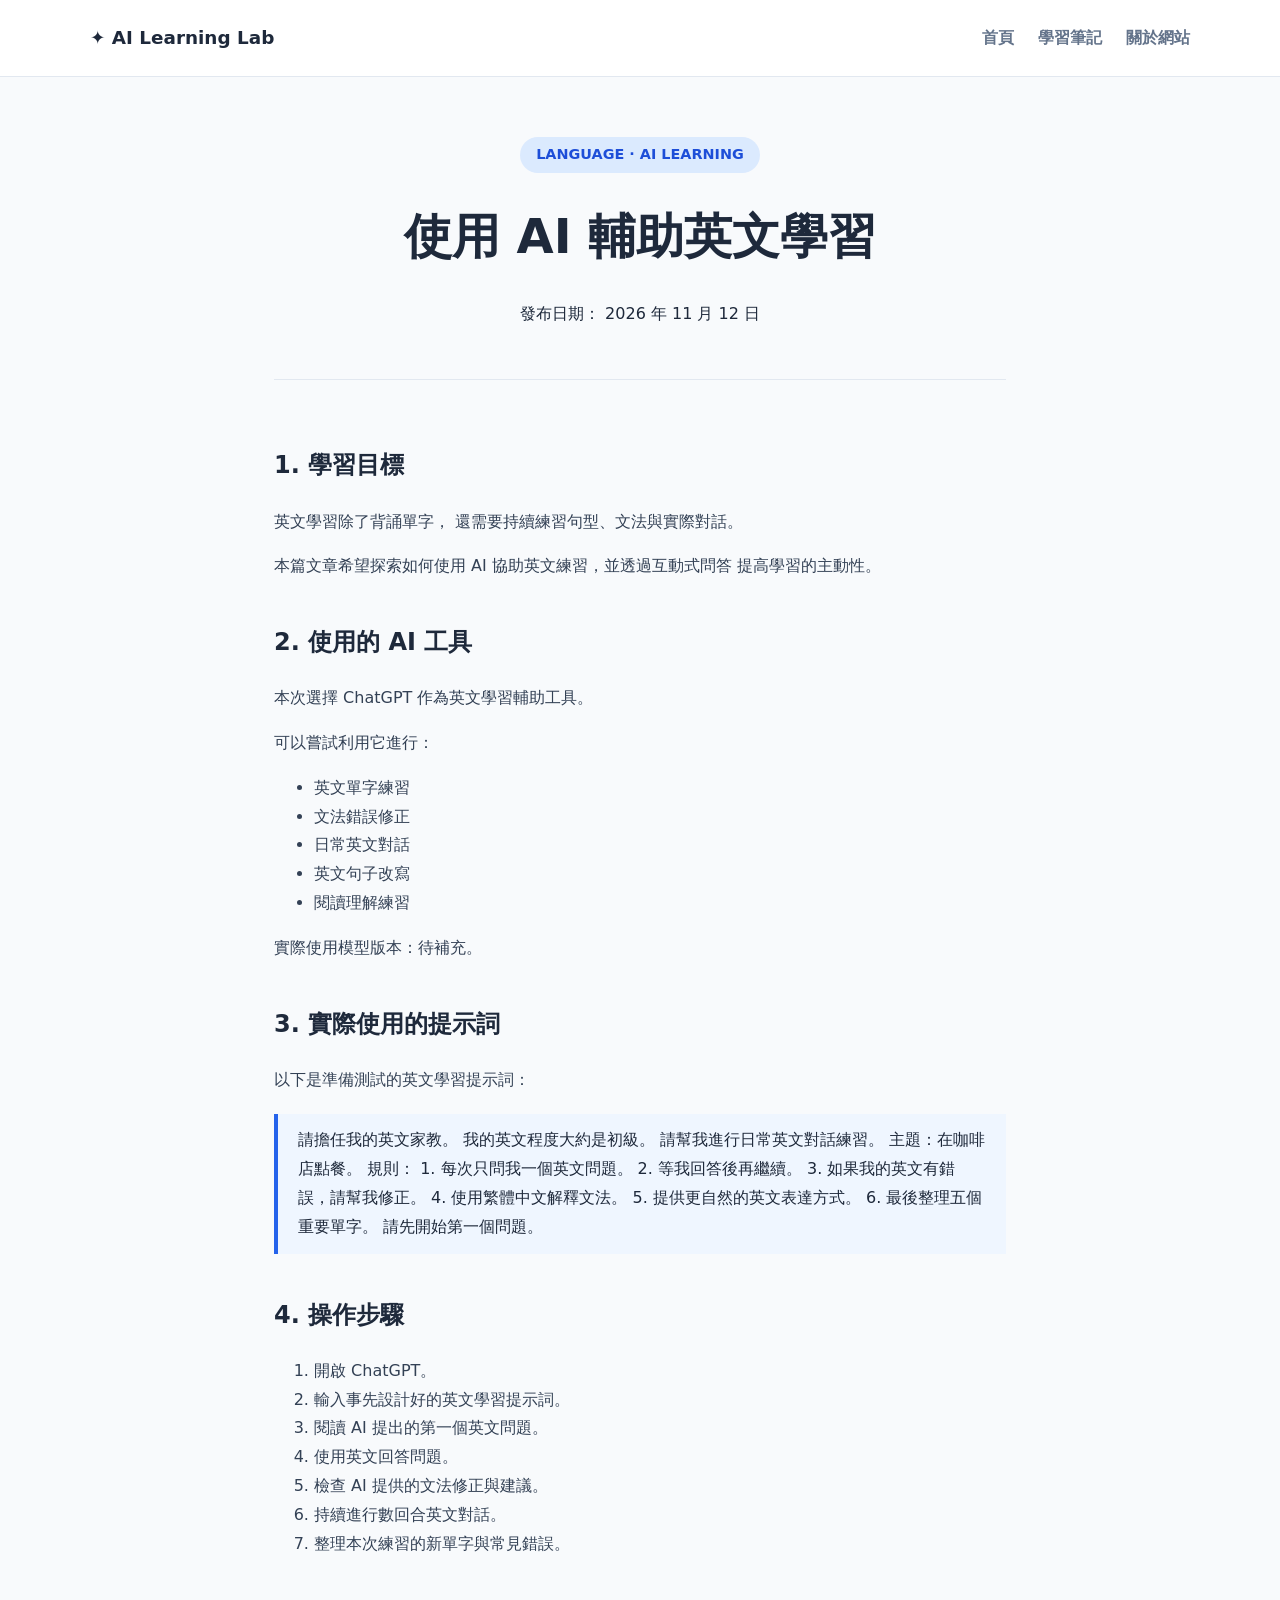
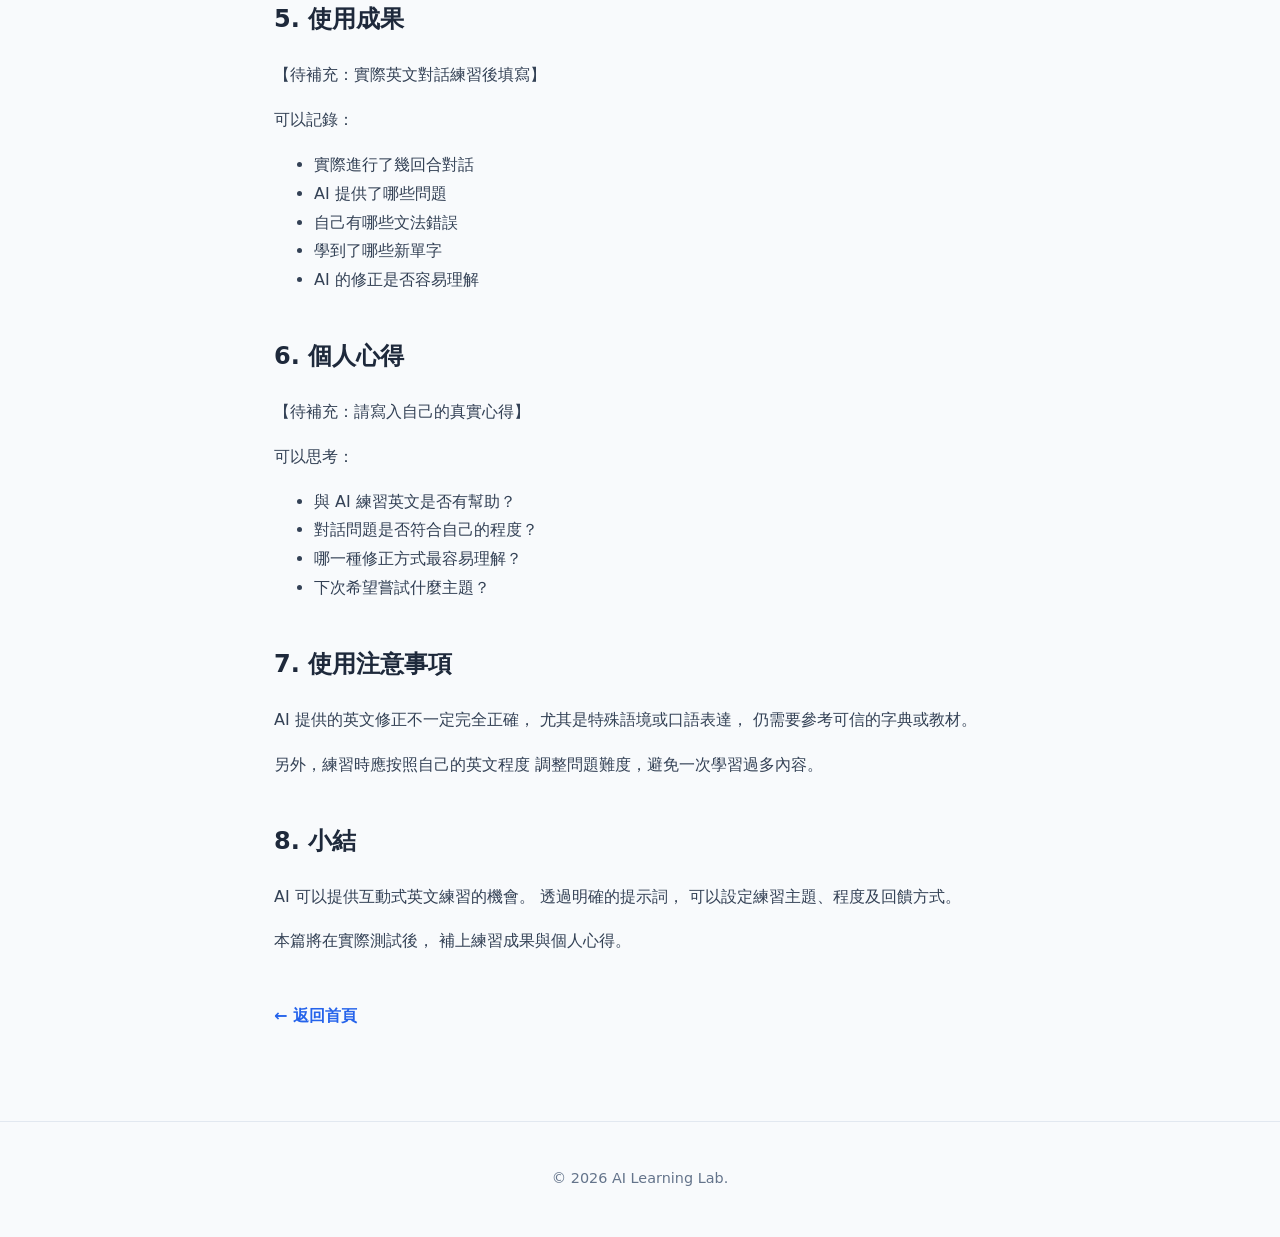
==== posts/ai-english.html @ 26555384 "Add AI English learning article" ====
<!DOCTYPE html>
<html lang="zh-Hant">

<head>
  <meta charset="UTF-8">
  <meta name="viewport"
        content="width=device-width, initial-scale=1.0">

  <meta name="description"
        content="探索如何使用 AI 工具輔助英文單字、文法及對話練習。">

  <title>使用 AI 輔助英文學習 | AI Learning Lab</title>

  <link rel="stylesheet"
        href="../assets/css/style.css">
</head>

<body>

  <header class="site-header">
    <div class="container header-inner">

      <a href="../index.html" class="brand">
        ✦ AI Learning Lab
      </a>

      <nav class="nav" aria-label="主要導覽">
        <a href="../index.html">首頁</a>
        <a href="../index.html#articles">學習筆記</a>
        <a href="../index.html#about">關於網站</a>
      </nav>

    </div>
  </header>

  <main class="article">

    <header class="article-header">

      <span class="eyebrow">
        LANGUAGE · AI LEARNING
      </span>

      <h1>使用 AI 輔助英文學習</h1>

      <p>
        發布日期：
        <time datetime="2026-11-12">
          2026 年 11 月 12 日
        </time>
      </p>

    </header>

    <div class="article-body">

      <h2>1. 學習目標</h2>

      <p>
        英文學習除了背誦單字，
        還需要持續練習句型、文法與實際對話。
      </p>

      <p>
        本篇文章希望探索如何使用 AI
        協助英文練習，並透過互動式問答
        提高學習的主動性。
      </p>

      <h2>2. 使用的 AI 工具</h2>

      <p>
        本次選擇 ChatGPT 作為英文學習輔助工具。
      </p>

      <p>
        可以嘗試利用它進行：
      </p>

      <ul>
        <li>英文單字練習</li>
        <li>文法錯誤修正</li>
        <li>日常英文對話</li>
        <li>英文句子改寫</li>
        <li>閱讀理解練習</li>
      </ul>

      <p>
        實際使用模型版本：待補充。
      </p>

      <h2>3. 實際使用的提示詞</h2>

      <p>
        以下是準備測試的英文學習提示詞：
      </p>

      <blockquote>
        請擔任我的英文家教。

        我的英文程度大約是初級。

        請幫我進行日常英文對話練習。

        主題：在咖啡店點餐。

        規則：

        1. 每次只問我一個英文問題。
        2. 等我回答後再繼續。
        3. 如果我的英文有錯誤，請幫我修正。
        4. 使用繁體中文解釋文法。
        5. 提供更自然的英文表達方式。
        6. 最後整理五個重要單字。

        請先開始第一個問題。
      </blockquote>

      <h2>4. 操作步驟</h2>

      <ol>
        <li>
          開啟 ChatGPT。
        </li>

        <li>
          輸入事先設計好的英文學習提示詞。
        </li>

        <li>
          閱讀 AI 提出的第一個英文問題。
        </li>

        <li>
          使用英文回答問題。
        </li>

        <li>
          檢查 AI 提供的文法修正與建議。
        </li>

        <li>
          持續進行數回合英文對話。
        </li>

        <li>
          整理本次練習的新單字與常見錯誤。
        </li>
      </ol>

      <h2>5. 使用成果</h2>

      <p>
        【待補充：實際英文對話練習後填寫】
      </p>

      <p>
        可以記錄：
      </p>

      <ul>
        <li>實際進行了幾回合對話</li>
        <li>AI 提供了哪些問題</li>
        <li>自己有哪些文法錯誤</li>
        <li>學到了哪些新單字</li>
        <li>AI 的修正是否容易理解</li>
      </ul>

      <h2>6. 個人心得</h2>

      <p>
        【待補充：請寫入自己的真實心得】
      </p>

      <p>
        可以思考：
      </p>

      <ul>
        <li>與 AI 練習英文是否有幫助？</li>
        <li>對話問題是否符合自己的程度？</li>
        <li>哪一種修正方式最容易理解？</li>
        <li>下次希望嘗試什麼主題？</li>
      </ul>

      <h2>7. 使用注意事項</h2>

      <p>
        AI 提供的英文修正不一定完全正確，
        尤其是特殊語境或口語表達，
        仍需要參考可信的字典或教材。
      </p>

      <p>
        另外，練習時應按照自己的英文程度
        調整問題難度，避免一次學習過多內容。
      </p>

      <h2>8. 小結</h2>

      <p>
        AI 可以提供互動式英文練習的機會。
        透過明確的提示詞，
        可以設定練習主題、程度及回饋方式。
      </p>

      <p>
        本篇將在實際測試後，
        補上練習成果與個人心得。
      </p>

      <a class="back-link" href="../index.html">
        ← 返回首頁
      </a>

    </div>

  </main>

  <footer class="site-footer">
    <div class="container">
      <p>© 2026 AI Learning Lab.</p>
    </div>
  </footer>

</body>
</html>
---- assets/css/style.css ----
/* AI Learning Lab - Shared Styles */

:root {
  --background: #F8FAFC;
  --surface: #FFFFFF;
  --text: #1E293B;
  --muted: #64748B;
  --primary: #2563EB;
  --primary-soft: #DBEAFE;
  --border: #E2E8F0;
  --radius: 18px;
}

* {
  box-sizing: border-box;
}

html {
  scroll-behavior: smooth;
}

body {
  margin: 0;
  background: var(--background);
  color: var(--text);
  font-family: system-ui, -apple-system,
    "Noto Sans TC", sans-serif;
  line-height: 1.8;
}

a {
  color: var(--primary);
  text-decoration: none;
}

a:hover {
  text-decoration: underline;
}

a:focus-visible {
  outline: 3px solid var(--primary);
  outline-offset: 4px;
}

.container {
  width: min(1100px, 90%);
  margin: 0 auto;
}

/* Navigation */

.site-header {
  background: rgba(255,255,255,0.95);
  border-bottom: 1px solid var(--border);
}

.header-inner {
  min-height: 76px;
  display: flex;
  align-items: center;
  justify-content: space-between;
  gap: 20px;
}

.brand {
  font-size: 1.15rem;
  font-weight: 800;
  color: var(--text);
}

.nav {
  display: flex;
  gap: 24px;
}

.nav a {
  color: var(--muted);
  font-weight: 600;
}

/* Homepage hero */

.hero {
  padding: 90px 0 65px;
  text-align: center;
}

.eyebrow {
  display: inline-block;
  background: var(--primary-soft);
  color: #1D4ED8;
  padding: 5px 16px;
  border-radius: 100px;
  font-size: 0.9rem;
  font-weight: 700;
}

.hero h1 {
  font-size: clamp(2.3rem, 5vw, 4rem);
  line-height: 1.25;
  margin: 24px 0;
  letter-spacing: -0.03em;
}

.hero-summary {
  max-width: 650px;
  margin: 0 auto;
  color: var(--muted);
  font-size: 1.1rem;
}

.section-title {
  font-size: 1.7rem;
  margin-bottom: 24px;
}

/* Article cards */

.grid {
  display: grid;
  grid-template-columns: repeat(3, minmax(0, 1fr));
  gap: 24px;
}

.card {
  display: flex;
  flex-direction: column;
  background: var(--surface);
  border: 1px solid var(--border);
  border-radius: var(--radius);
  padding: 28px;
  transition: transform 0.2s, box-shadow 0.2s;
}

.card:hover {
  transform: translateY(-5px);
  box-shadow: 0 12px 30px rgba(15,23,42,0.08);
}

.card-tag {
  color: var(--primary);
  font-size: 0.85rem;
  font-weight: 700;
}

.card-title {
  font-size: 1.25rem;
  line-height: 1.5;
  margin: 12px 0;
}

.card-desc {
  color: var(--muted);
  flex: 1;
}

.card-link {
  margin-top: 12px;
  font-weight: 700;
}

/* Article pages */

.article {
  max-width: 780px;
  margin: 60px auto;
  padding: 0 24px;
}

.article-header {
  text-align: center;
  padding-bottom: 35px;
  border-bottom: 1px solid var(--border);
}

.article-header h1 {
  font-size: clamp(2rem, 4vw, 3rem);
  line-height: 1.3;
}

.article-body {
  padding-top: 24px;
}

.article-body h2 {
  margin-top: 40px;
  color: var(--text);
}

.article-body p,
.article-body li {
  color: #334155;
}

.article-body img {
  max-width: 100%;
  height: auto;
  border-radius: 12px;
}

.article-body pre {
  overflow-x: auto;
  padding: 18px;
  background: #E2E8F0;
  border-radius: 12px;
}

.article-body blockquote {
  margin: 20px 0;
  padding: 12px 20px;
  border-left: 4px solid var(--primary);
  background: #EFF6FF;
}

.back-link {
  display: inline-block;
  margin-top: 30px;
  font-weight: 700;
}

/* Footer */

.site-footer {
  margin-top: 90px;
  padding: 30px 0;
  border-top: 1px solid var(--border);
  color: var(--muted);
  text-align: center;
  font-size: 0.9rem;
}

/* Mobile layout */

@media (max-width: 800px) {
  .grid {
    grid-template-columns: repeat(2, minmax(0, 1fr));
  }
}

@media (max-width: 600px) {
  .header-inner {
    flex-direction: column;
    justify-content: center;
    padding: 15px 0;
  }

  .nav {
    gap: 16px;
  }

  .hero {
    padding: 55px 0;
  }

  .grid {
    grid-template-columns: 1fr;
  }

  .card {
    padding: 24px;
  }

  .article {
    margin: 35px auto;
  }
}
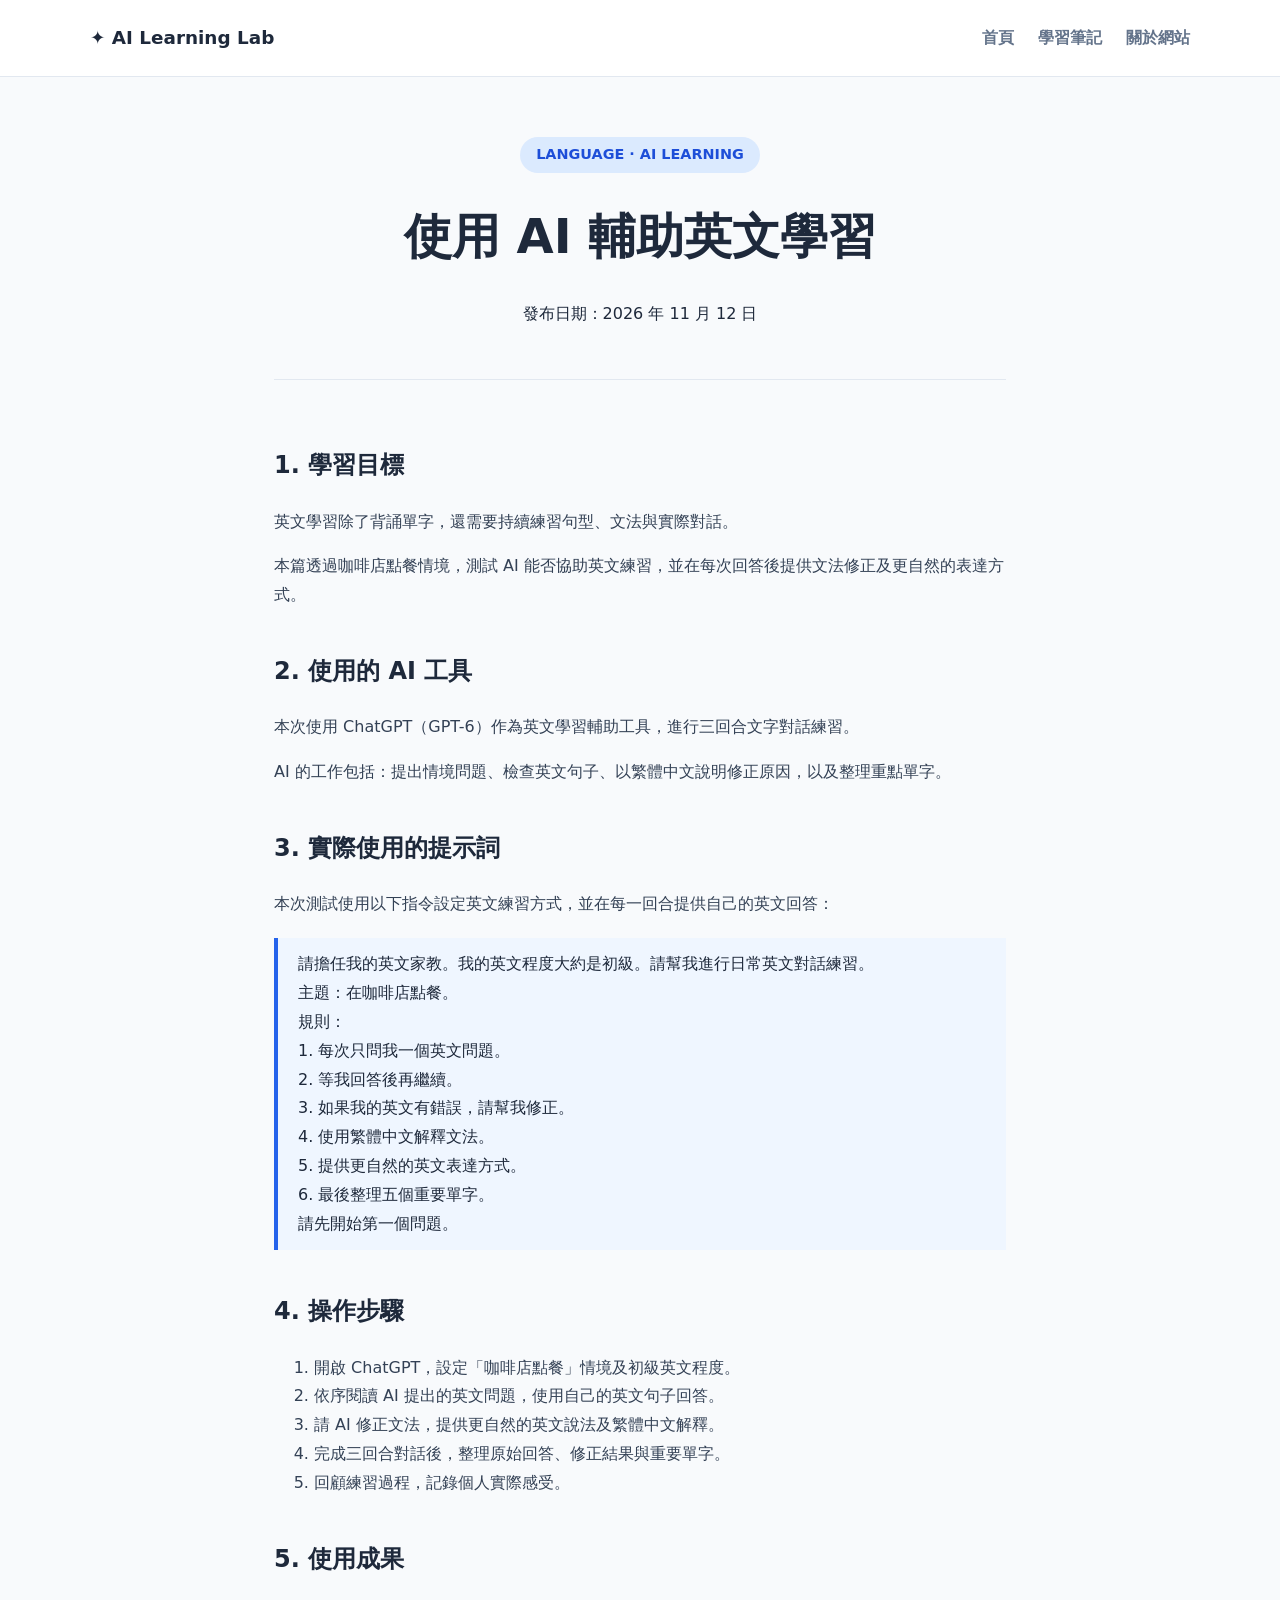
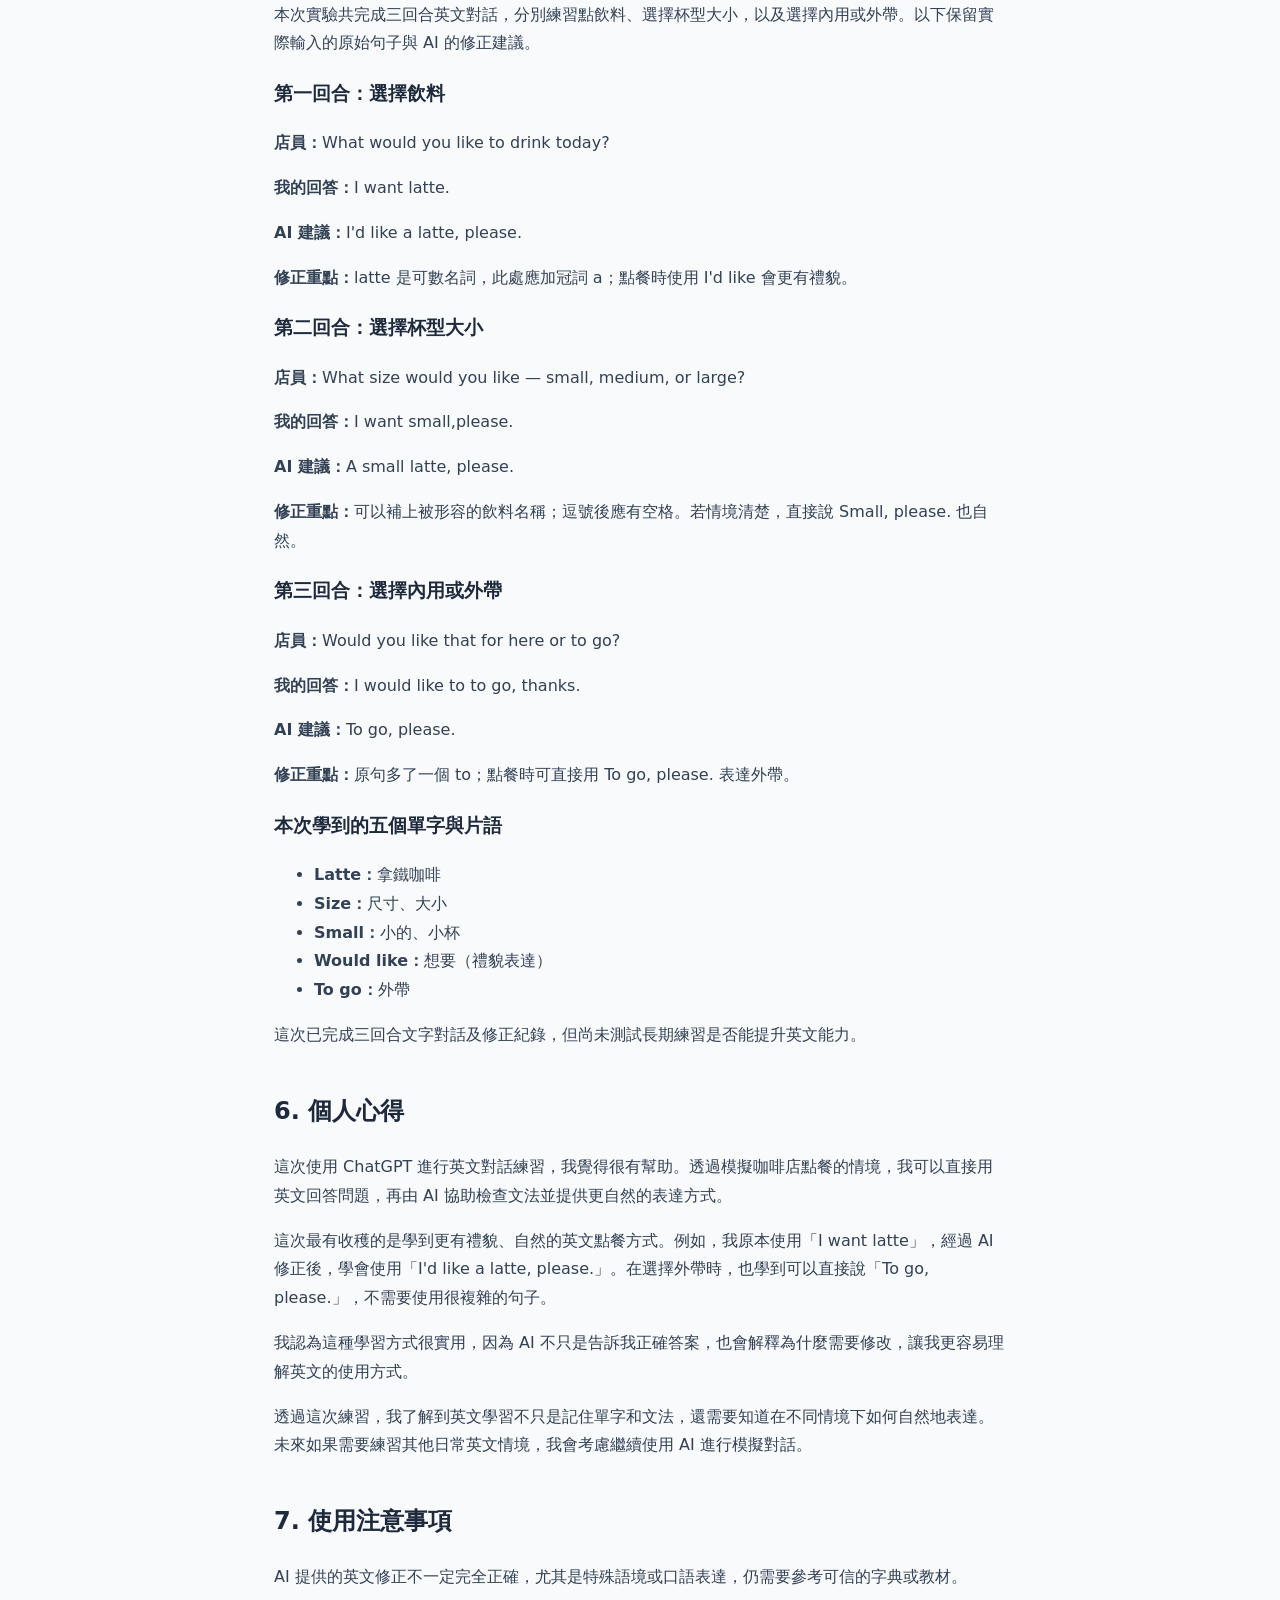
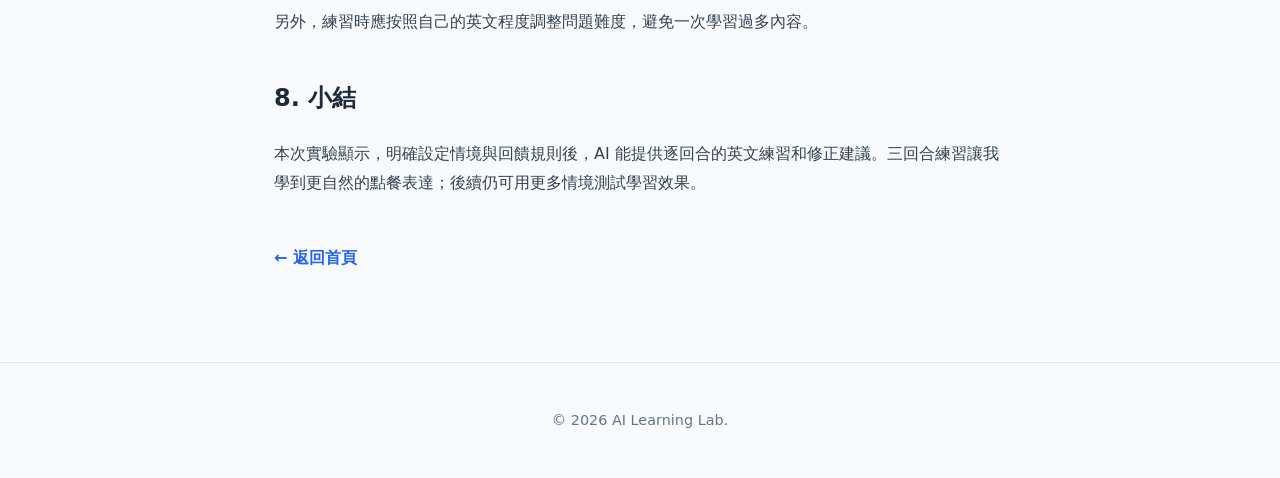
==== commit 75b424ae: "Update English article with real experiment results" ====
--- a/posts/ai-english.html
+++ b/posts/ai-english.html
@@ -1,228 +1,97 @@
-
 <!DOCTYPE html>
 <html lang="zh-Hant">
-
 <head>
   <meta charset="UTF-8">
-  <meta name="viewport"
-        content="width=device-width, initial-scale=1.0">
-
-  <meta name="description"
-        content="探索如何使用 AI 工具輔助英文單字、文法及對話練習。">
-
+  <meta name="viewport" content="width=device-width, initial-scale=1.0">
+  <meta name="description" content="記錄使用 ChatGPT 進行三回合咖啡店英文點餐練習、文法修正與個人心得。">
   <title>使用 AI 輔助英文學習 | AI Learning Lab</title>
-
-  <link rel="stylesheet"
-        href="../assets/css/style.css">
+  <link rel="stylesheet" href="../assets/css/style.css">
 </head>
-
 <body>
-
   <header class="site-header">
     <div class="container header-inner">
-
-      <a href="../index.html" class="brand">
-        ✦ AI Learning Lab
-      </a>
-
+      <a href="../index.html" class="brand">✦ AI Learning Lab</a>
       <nav class="nav" aria-label="主要導覽">
         <a href="../index.html">首頁</a>
         <a href="../index.html#articles">學習筆記</a>
         <a href="../index.html#about">關於網站</a>
       </nav>
-
     </div>
   </header>
-
   <main class="article">
-
     <header class="article-header">
-
-      <span class="eyebrow">
-        LANGUAGE · AI LEARNING
-      </span>
-
+      <span class="eyebrow">LANGUAGE · AI LEARNING</span>
       <h1>使用 AI 輔助英文學習</h1>
-
-      <p>
-        發布日期：
-        <time datetime="2026-11-12">
-          2026 年 11 月 12 日
-        </time>
-      </p>
-
+      <p>發布日期：<time datetime="2026-11-12">2026 年 11 月 12 日</time></p>
     </header>
-
     <div class="article-body">
-
       <h2>1. 學習目標</h2>
-
-      <p>
-        英文學習除了背誦單字，
-        還需要持續練習句型、文法與實際對話。
-      </p>
-
-      <p>
-        本篇文章希望探索如何使用 AI
-        協助英文練習，並透過互動式問答
-        提高學習的主動性。
-      </p>
-
+      <p>英文學習除了背誦單字，還需要持續練習句型、文法與實際對話。</p>
+      <p>本篇透過咖啡店點餐情境，測試 AI 能否協助英文練習，並在每次回答後提供文法修正及更自然的表達方式。</p>
       <h2>2. 使用的 AI 工具</h2>
-
-      <p>
-        本次選擇 ChatGPT 作為英文學習輔助工具。
-      </p>
-
-      <p>
-        可以嘗試利用它進行：
-      </p>
-
-      <ul>
-        <li>英文單字練習</li>
-        <li>文法錯誤修正</li>
-        <li>日常英文對話</li>
-        <li>英文句子改寫</li>
-        <li>閱讀理解練習</li>
-      </ul>
-
-      <p>
-        實際使用模型版本：待補充。
-      </p>
-
+      <p>本次使用 ChatGPT（GPT-6）作為英文學習輔助工具，進行三回合文字對話練習。</p>
+      <p>AI 的工作包括：提出情境問題、檢查英文句子、以繁體中文說明修正原因，以及整理重點單字。</p>
       <h2>3. 實際使用的提示詞</h2>
-
-      <p>
-        以下是準備測試的英文學習提示詞：
-      </p>
-
+      <p>本次測試使用以下指令設定英文練習方式，並在每一回合提供自己的英文回答：</p>
       <blockquote>
-        請擔任我的英文家教。
-
-        我的英文程度大約是初級。
-
-        請幫我進行日常英文對話練習。
-
-        主題：在咖啡店點餐。
-
-        規則：
-
-        1. 每次只問我一個英文問題。
-        2. 等我回答後再繼續。
-        3. 如果我的英文有錯誤，請幫我修正。
-        4. 使用繁體中文解釋文法。
-        5. 提供更自然的英文表達方式。
-        6. 最後整理五個重要單字。
-
+        請擔任我的英文家教。我的英文程度大約是初級。請幫我進行日常英文對話練習。<br>
+        主題：在咖啡店點餐。<br>
+        規則：<br>
+        1. 每次只問我一個英文問題。<br>
+        2. 等我回答後再繼續。<br>
+        3. 如果我的英文有錯誤，請幫我修正。<br>
+        4. 使用繁體中文解釋文法。<br>
+        5. 提供更自然的英文表達方式。<br>
+        6. 最後整理五個重要單字。<br>
         請先開始第一個問題。
       </blockquote>
-
       <h2>4. 操作步驟</h2>
-
       <ol>
-        <li>
-          開啟 ChatGPT。
-        </li>
-
-        <li>
-          輸入事先設計好的英文學習提示詞。
-        </li>
-
-        <li>
-          閱讀 AI 提出的第一個英文問題。
-        </li>
-
-        <li>
-          使用英文回答問題。
-        </li>
-
-        <li>
-          檢查 AI 提供的文法修正與建議。
-        </li>
-
-        <li>
-          持續進行數回合英文對話。
-        </li>
-
-        <li>
-          整理本次練習的新單字與常見錯誤。
-        </li>
+        <li>開啟 ChatGPT，設定「咖啡店點餐」情境及初級英文程度。</li>
+        <li>依序閱讀 AI 提出的英文問題，使用自己的英文句子回答。</li>
+        <li>請 AI 修正文法，提供更自然的英文說法及繁體中文解釋。</li>
+        <li>完成三回合對話後，整理原始回答、修正結果與重要單字。</li>
+        <li>回顧練習過程，記錄個人實際感受。</li>
       </ol>
-
       <h2>5. 使用成果</h2>
-
-      <p>
-        【待補充：實際英文對話練習後填寫】
-      </p>
-
-      <p>
-        可以記錄：
-      </p>
-
+      <p>本次實驗共完成三回合英文對話，分別練習點飲料、選擇杯型大小，以及選擇內用或外帶。以下保留實際輸入的原始句子與 AI 的修正建議。</p>
+      <h3>第一回合：選擇飲料</h3>
+      <p><strong>店員：</strong>What would you like to drink today?</p>
+      <p><strong>我的回答：</strong>I want latte.</p>
+      <p><strong>AI 建議：</strong>I'd like a latte, please.</p>
+      <p><strong>修正重點：</strong>latte 是可數名詞，此處應加冠詞 a；點餐時使用 I'd like 會更有禮貌。</p>
+      <h3>第二回合：選擇杯型大小</h3>
+      <p><strong>店員：</strong>What size would you like — small, medium, or large?</p>
+      <p><strong>我的回答：</strong>I want small,please.</p>
+      <p><strong>AI 建議：</strong>A small latte, please.</p>
+      <p><strong>修正重點：</strong>可以補上被形容的飲料名稱；逗號後應有空格。若情境清楚，直接說 Small, please. 也自然。</p>
+      <h3>第三回合：選擇內用或外帶</h3>
+      <p><strong>店員：</strong>Would you like that for here or to go?</p>
+      <p><strong>我的回答：</strong>I would like to to go, thanks.</p>
+      <p><strong>AI 建議：</strong>To go, please.</p>
+      <p><strong>修正重點：</strong>原句多了一個 to；點餐時可直接用 To go, please. 表達外帶。</p>
+      <h3>本次學到的五個單字與片語</h3>
       <ul>
-        <li>實際進行了幾回合對話</li>
-        <li>AI 提供了哪些問題</li>
-        <li>自己有哪些文法錯誤</li>
-        <li>學到了哪些新單字</li>
-        <li>AI 的修正是否容易理解</li>
+        <li><strong>Latte：</strong>拿鐵咖啡</li>
+        <li><strong>Size：</strong>尺寸、大小</li>
+        <li><strong>Small：</strong>小的、小杯</li>
+        <li><strong>Would like：</strong>想要（禮貌表達）</li>
+        <li><strong>To go：</strong>外帶</li>
       </ul>
-
+      <p>這次已完成三回合文字對話及修正紀錄，但尚未測試長期練習是否能提升英文能力。</p>
       <h2>6. 個人心得</h2>
-
-      <p>
-        【待補充：請寫入自己的真實心得】
-      </p>
-
-      <p>
-        可以思考：
-      </p>
-
-      <ul>
-        <li>與 AI 練習英文是否有幫助？</li>
-        <li>對話問題是否符合自己的程度？</li>
-        <li>哪一種修正方式最容易理解？</li>
-        <li>下次希望嘗試什麼主題？</li>
-      </ul>
-
+      <p>這次使用 ChatGPT 進行英文對話練習，我覺得很有幫助。透過模擬咖啡店點餐的情境，我可以直接用英文回答問題，再由 AI 協助檢查文法並提供更自然的表達方式。</p>
+      <p>這次最有收穫的是學到更有禮貌、自然的英文點餐方式。例如，我原本使用「I want latte」，經過 AI 修正後，學會使用「I'd like a latte, please.」。在選擇外帶時，也學到可以直接說「To go, please.」，不需要使用很複雜的句子。</p>
+      <p>我認為這種學習方式很實用，因為 AI 不只是告訴我正確答案，也會解釋為什麼需要修改，讓我更容易理解英文的使用方式。</p>
+      <p>透過這次練習，我了解到英文學習不只是記住單字和文法，還需要知道在不同情境下如何自然地表達。未來如果需要練習其他日常英文情境，我會考慮繼續使用 AI 進行模擬對話。</p>
       <h2>7. 使用注意事項</h2>
-
-      <p>
-        AI 提供的英文修正不一定完全正確，
-        尤其是特殊語境或口語表達，
-        仍需要參考可信的字典或教材。
-      </p>
-
-      <p>
-        另外，練習時應按照自己的英文程度
-        調整問題難度，避免一次學習過多內容。
-      </p>
-
+      <p>AI 提供的英文修正不一定完全正確，尤其是特殊語境或口語表達，仍需要參考可信的字典或教材。</p>
+      <p>另外，練習時應按照自己的英文程度調整問題難度，避免一次學習過多內容。</p>
       <h2>8. 小結</h2>
-
-      <p>
-        AI 可以提供互動式英文練習的機會。
-        透過明確的提示詞，
-        可以設定練習主題、程度及回饋方式。
-      </p>
-
-      <p>
-        本篇將在實際測試後，
-        補上練習成果與個人心得。
-      </p>
-
-      <a class="back-link" href="../index.html">
-        ← 返回首頁
-      </a>
-
+      <p>本次實驗顯示，明確設定情境與回饋規則後，AI 能提供逐回合的英文練習和修正建議。三回合練習讓我學到更自然的點餐表達；後續仍可用更多情境測試學習效果。</p>
+      <a class="back-link" href="../index.html">← 返回首頁</a>
     </div>
-
   </main>
-
-  <footer class="site-footer">
-    <div class="container">
-      <p>© 2026 AI Learning Lab.</p>
-    </div>
-  </footer>
-
+  <footer class="site-footer"><div class="container"><p>© 2026 AI Learning Lab.</p></div></footer>
 </body>
 </html>
